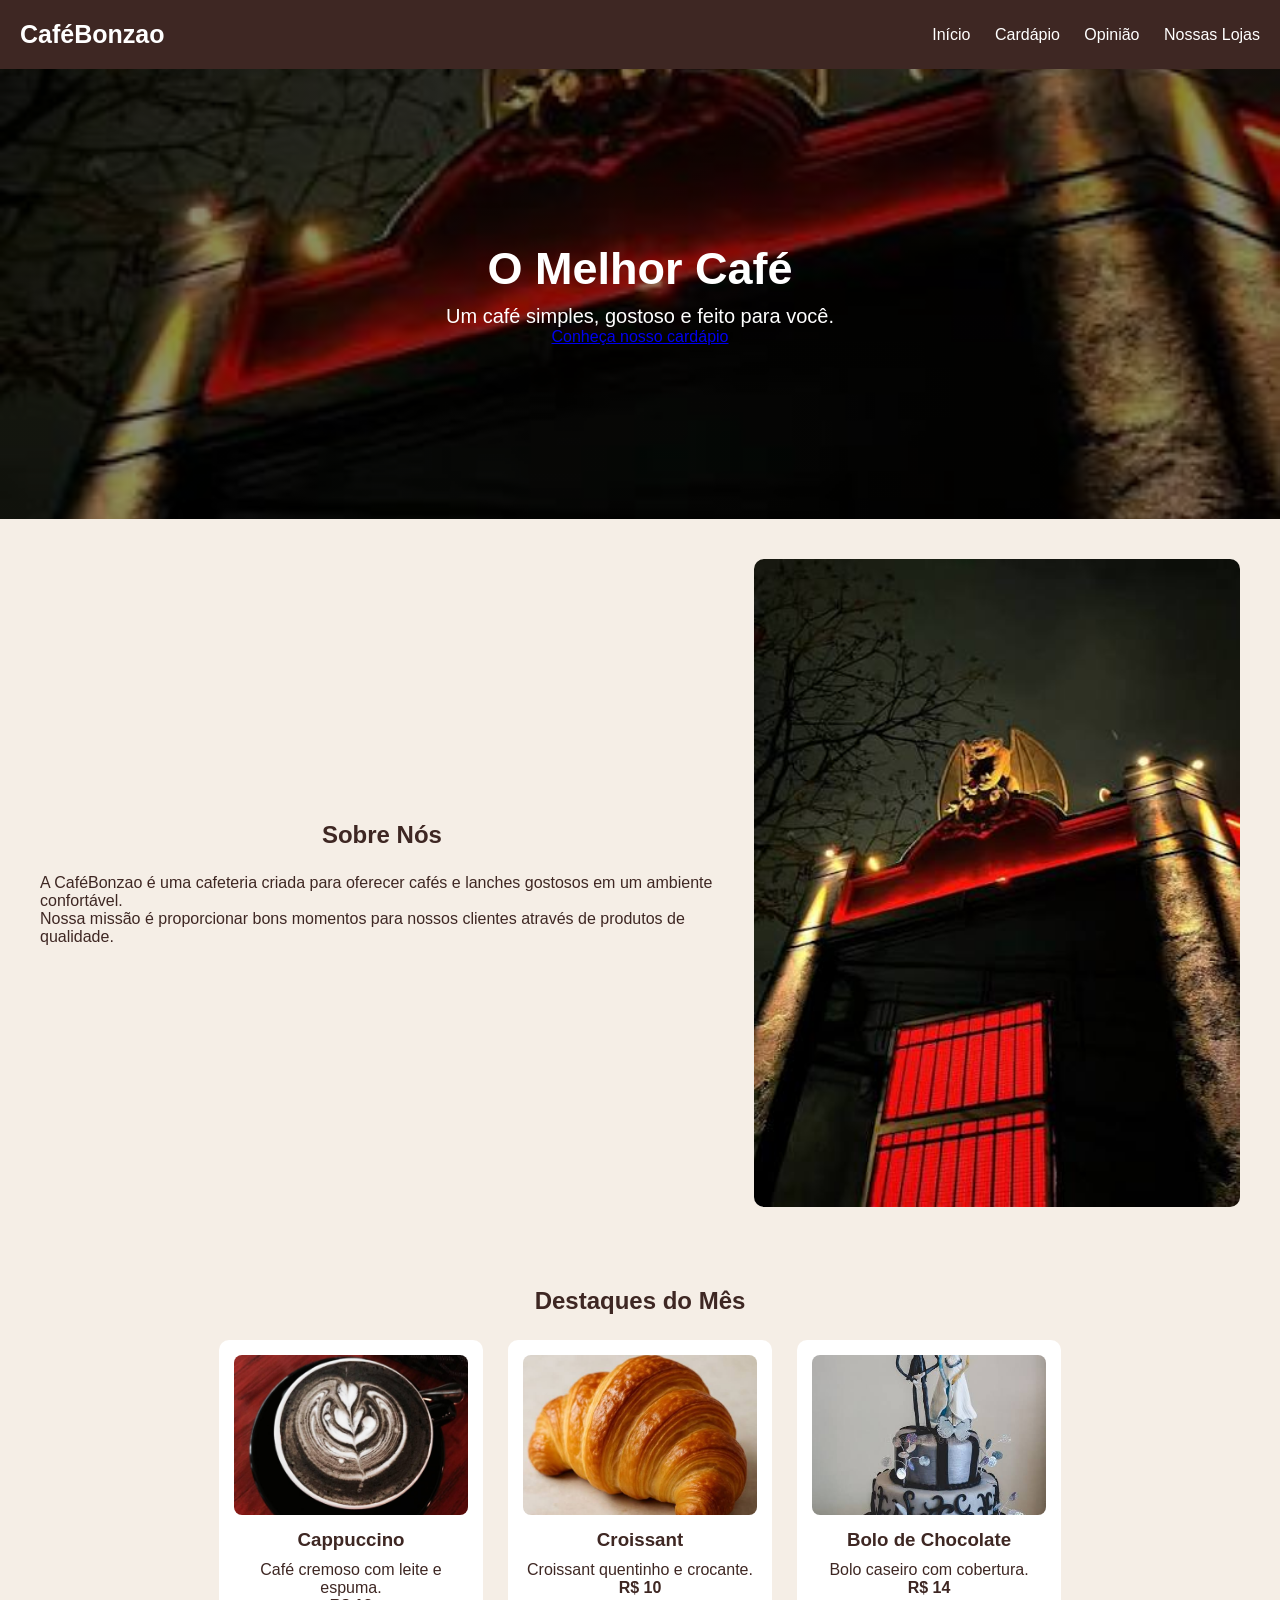
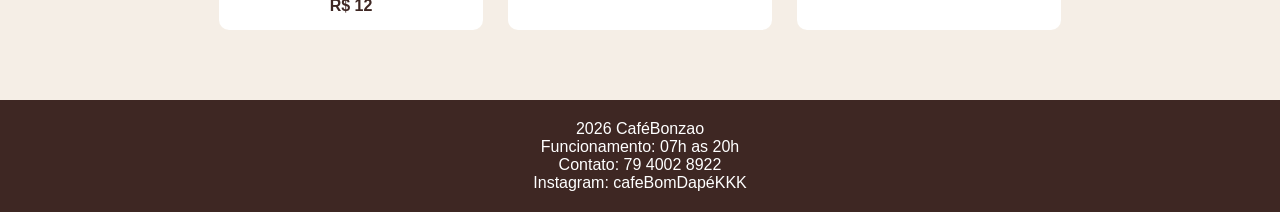
==== HTML/index.html @ 8f30bbec "GRGRR GRGR" ====
<!DOCTYPE html>
<html lang="pt-br">
<head>
<meta charset="UTF-8">
<meta name="viewport" content="width=device-width, initial-scale=1.0">
<title>Café</title>
</head>
<link rel="stylesheet" href="../CSS/style.CSS">
<body>
<header>
<h1>CaféBonzao</h1>
<nav>
 <a href="../HTML/index.html">Início</a>
            <a href="../HTML/menu.html">Cardápio</a>
                    <a href="../HTML/opiniao.html">Opinião</a>
        <a href="../HTML/lojas.html">Nossas Lojas</a>
</nav>
</header>
<main>
        <section class="banner">
            <div>
                <h2>O Melhor Café</h2>
                <p>
                    Um café simples, gostoso e feito para você.
                </p>
                <a class="botao" href="../HTML/menu.html">Conheça nosso cardápio</a>
            </div>
        </section>
        <section class="sobre">
            <div>
                <h2>Sobre Nós</h2>
                <p>A CaféBonzao é uma cafeteria criada para oferecer cafés e lanches gostosos em um ambiente confortável.</p>
            <p>Nossa missão é proporcionar bons momentos para nossos clientes através de produtos de qualidade.</p>
            </div>
            <img src="../IMG/loja.jpg" alt="Interior da cafeteria">

        </section>
        <section>
            <h2>Destaques do Mês</h2>
            <div class="produtos">
                <article class="card">
                    <img src="../IMG/capuccino.jpg" alt="Cappuccino">
                    <h3>Cappuccino</h3>
                 <p>Café cremoso com leite e espuma.</p>
                   <strong>R$ 12</strong>
             </article>
               <article class="card">
                    <img src="../IMG/croissant.jpg" alt="Croissant">
                   <h3>Croissant</h3>
         <p>Croissant quentinho e crocante.</p>
                 <strong>R$ 10</strong>
              </article>
              <article class="card">
                    <img src="..//IMG/bolo.jpg" alt="Bolo de chocolate">
                <h3>Bolo de Chocolate</h3>
                <p>Bolo caseiro com cobertura.</p>
              <strong>R$ 14</strong>
         </article>
</div>
                 </section>
         </main>
<footer>
    <p>2026 CaféBonzao</p>
     <p>Funcionamento: 07h as 20h</p>
<p>Contato: 79 4002 8922</p>
          
   <p>Instagram: cafeBomDapéKKK</p>
</footer>
</body>
</html>
---- CSS/style.CSS ----
* {
    margin: 0;
    padding: 0;
    box-sizing: border-box;
    font-family: Arial, sans-serif;
}

body {
    background-color: #f5eee6;
    color: #3e2723;
}

header {
    background-color: #3e2723;
    color: white;
    padding: 20px;
    display: flex;
    justify-content: space-between;
    align-items: center;
}

header h1 {
    font-size: 25px;
}

nav a {
    color: white;
    text-decoration: none;
    margin-left: 20px;
}

.banner {
    height: 450px;
    background-image: linear-gradient(rgba(0, 0, 0, 0.45), rgba(0, 0, 0, 0.45)), url("../IMG/loja.jpg");
    background-size: cover;
    background-position: center;
    display: flex;
    justify-content: center;
    align-items: center;
    text-align: center;
    color: white;
}

.banner h2 {
    font-size: 45px;
    margin-bottom: 10px;
}

.banner p {
    font-size: 20px;
}

section {
    padding: 40px;
}

section h2 {
    text-align: center;
    margin-bottom: 25px;
}

.sobre {
    display: flex;
    gap: 30px;
    align-items: center;
}

.sobre img {
    width: 45%;
    border-radius: 10px;
}

.destaques {
    display: flex;
    gap: 25px;
    justify-content: center;
}

.card {
    background-color: white;
    width: 30%;
    padding: 15px;
    border-radius: 10px;
    text-align: center;
}

.card img {
    width: 100%;
    height: 160px;
    object-fit: cover;
    border-radius: 8px;
}

.card h3 {
    margin: 10px 0;
}

.preco {
    font-weight: bold;
    margin-top: 10px;
}

.produtos {
    display: flex;
    flex-wrap: wrap;
    gap: 25px;
    justify-content: center;
}

.produtos .card {
    width: 22%;
}

form {
    background-color: white;
    max-width: 600px;
    margin: auto;
    padding: 30px;
    border-radius: 10px;
}

form label {
    display: block;
    margin-top: 15px;
    margin-bottom: 5px;
}

input,
textarea {
    width: 100%;
    padding: 10px;
    border: 1px solid #ccc;
    border-radius: 5px;
}

textarea {
    height: 120px;
}

button {
    margin-top: 20px;
    padding: 12px 25px;
    background-color: #6d4c41;
    color: white;
    border: none;
    border-radius: 5px;
}

.loja {
    text-align: center;
}

.loja img {
    width: 60%;
    border-radius: 10px;
    margin-bottom: 20px;
}

.mapa {
    margin: 30px auto;
    width: 80%;
    height: 250px;
    background-color: #ddd;
    display: flex;
    justify-content: center;
    align-items: center;
}

footer {
    background-color: #3e2723;
    color: white;
    text-align: center;
    padding: 20px;
    margin-top: 30px;
}
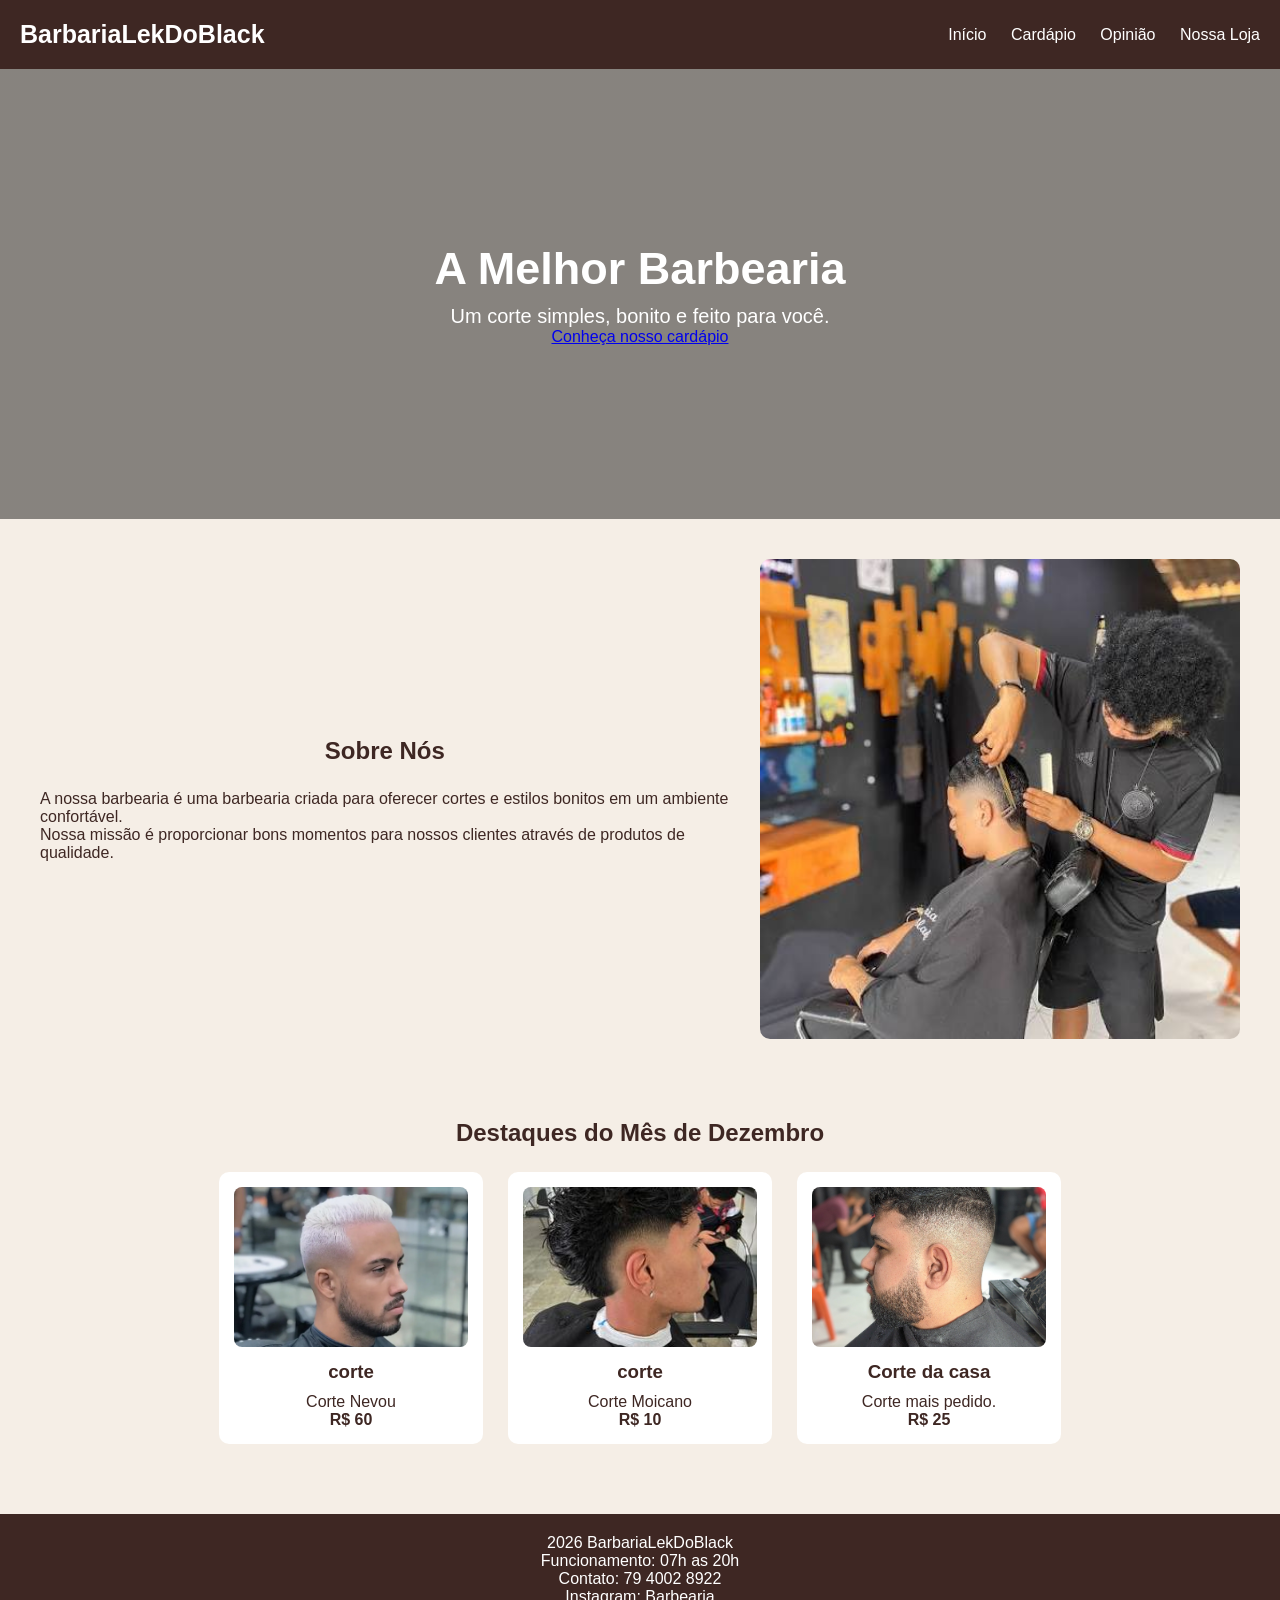
==== commit bdcc945a: "fefeefeeffefefeefefefe feefeffefeefefefef" ====
--- a/HTML/index.html
+++ b/HTML/index.html
@@ -3,25 +3,25 @@
 <head>
 <meta charset="UTF-8">
 <meta name="viewport" content="width=device-width, initial-scale=1.0">
-<title>Café</title>
+<title>cortes</title>
 </head>
 <link rel="stylesheet" href="../CSS/style.CSS">
 <body>
 <header>
-<h1>CaféBonzao</h1>
+<h1>BarbariaLekDoBlack</h1>
 <nav>
  <a href="../HTML/index.html">Início</a>
             <a href="../HTML/menu.html">Cardápio</a>
                     <a href="../HTML/opiniao.html">Opinião</a>
-        <a href="../HTML/lojas.html">Nossas Lojas</a>
+        <a href="../HTML/lojas.html">Nossa Loja</a>
 </nav>
 </header>
 <main>
         <section class="banner">
             <div>
-                <h2>O Melhor Café</h2>
+                <h2>A Melhor Barbearia</h2>
                 <p>
-                    Um café simples, gostoso e feito para você.
+                    Um corte simples, bonito e feito para você.
                 </p>
                 <a class="botao" href="../HTML/menu.html">Conheça nosso cardápio</a>
             </div>
@@ -29,42 +29,42 @@
         <section class="sobre">
             <div>
                 <h2>Sobre Nós</h2>
-                <p>A CaféBonzao é uma cafeteria criada para oferecer cafés e lanches gostosos em um ambiente confortável.</p>
+                <p>A nossa barbearia é uma barbearia criada para oferecer cortes e estilos bonitos em um ambiente confortável.</p>
             <p>Nossa missão é proporcionar bons momentos para nossos clientes através de produtos de qualidade.</p>
             </div>
-            <img src="../IMG/loja.jpg" alt="Interior da cafeteria">
+            <img src="../IMG/Barbearia.jpg" alt="Interior da Barbearia">
 
         </section>
         <section>
-            <h2>Destaques do Mês</h2>
+            <h2>Destaques do Mês de Dezembro</h2>
             <div class="produtos">
                 <article class="card">
-                    <img src="../IMG/capuccino.jpg" alt="Cappuccino">
-                    <h3>Cappuccino</h3>
-                 <p>Café cremoso com leite e espuma.</p>
-                   <strong>R$ 12</strong>
+                    <img src="../IMG/Nevou.webp" alt="Nevou">
+                    <h3>corte</h3>
+                 <p>Corte Nevou</p>
+                   <strong>R$ 60</strong>
              </article>
                <article class="card">
-                    <img src="../IMG/croissant.jpg" alt="Croissant">
-                   <h3>Croissant</h3>
-         <p>Croissant quentinho e crocante.</p>
+                    <img src="../IMG/moicano.jpg" alt="Moicano">
+                   <h3>corte</h3>
+         <p>Corte Moicano</p>
                  <strong>R$ 10</strong>
               </article>
               <article class="card">
-                    <img src="..//IMG/bolo.jpg" alt="Bolo de chocolate">
-                <h3>Bolo de Chocolate</h3>
-                <p>Bolo caseiro com cobertura.</p>
-              <strong>R$ 14</strong>
+                    <img src="../IMG/corte1.jpeg" alt="Corte1">
+                <h3>Corte da casa</h3>
+                <p>Corte mais pedido.</p>
+              <strong>R$ 25</strong>
          </article>
 </div>
                  </section>
          </main>
 <footer>
-    <p>2026 CaféBonzao</p>
+    <p>2026 BarbariaLekDoBlack</p>
      <p>Funcionamento: 07h as 20h</p>
 <p>Contato: 79 4002 8922</p>
           
-   <p>Instagram: cafeBomDapéKKK</p>
+   <p>Instagram: Barbearia</p>
 </footer>
 </body>
 </html>
